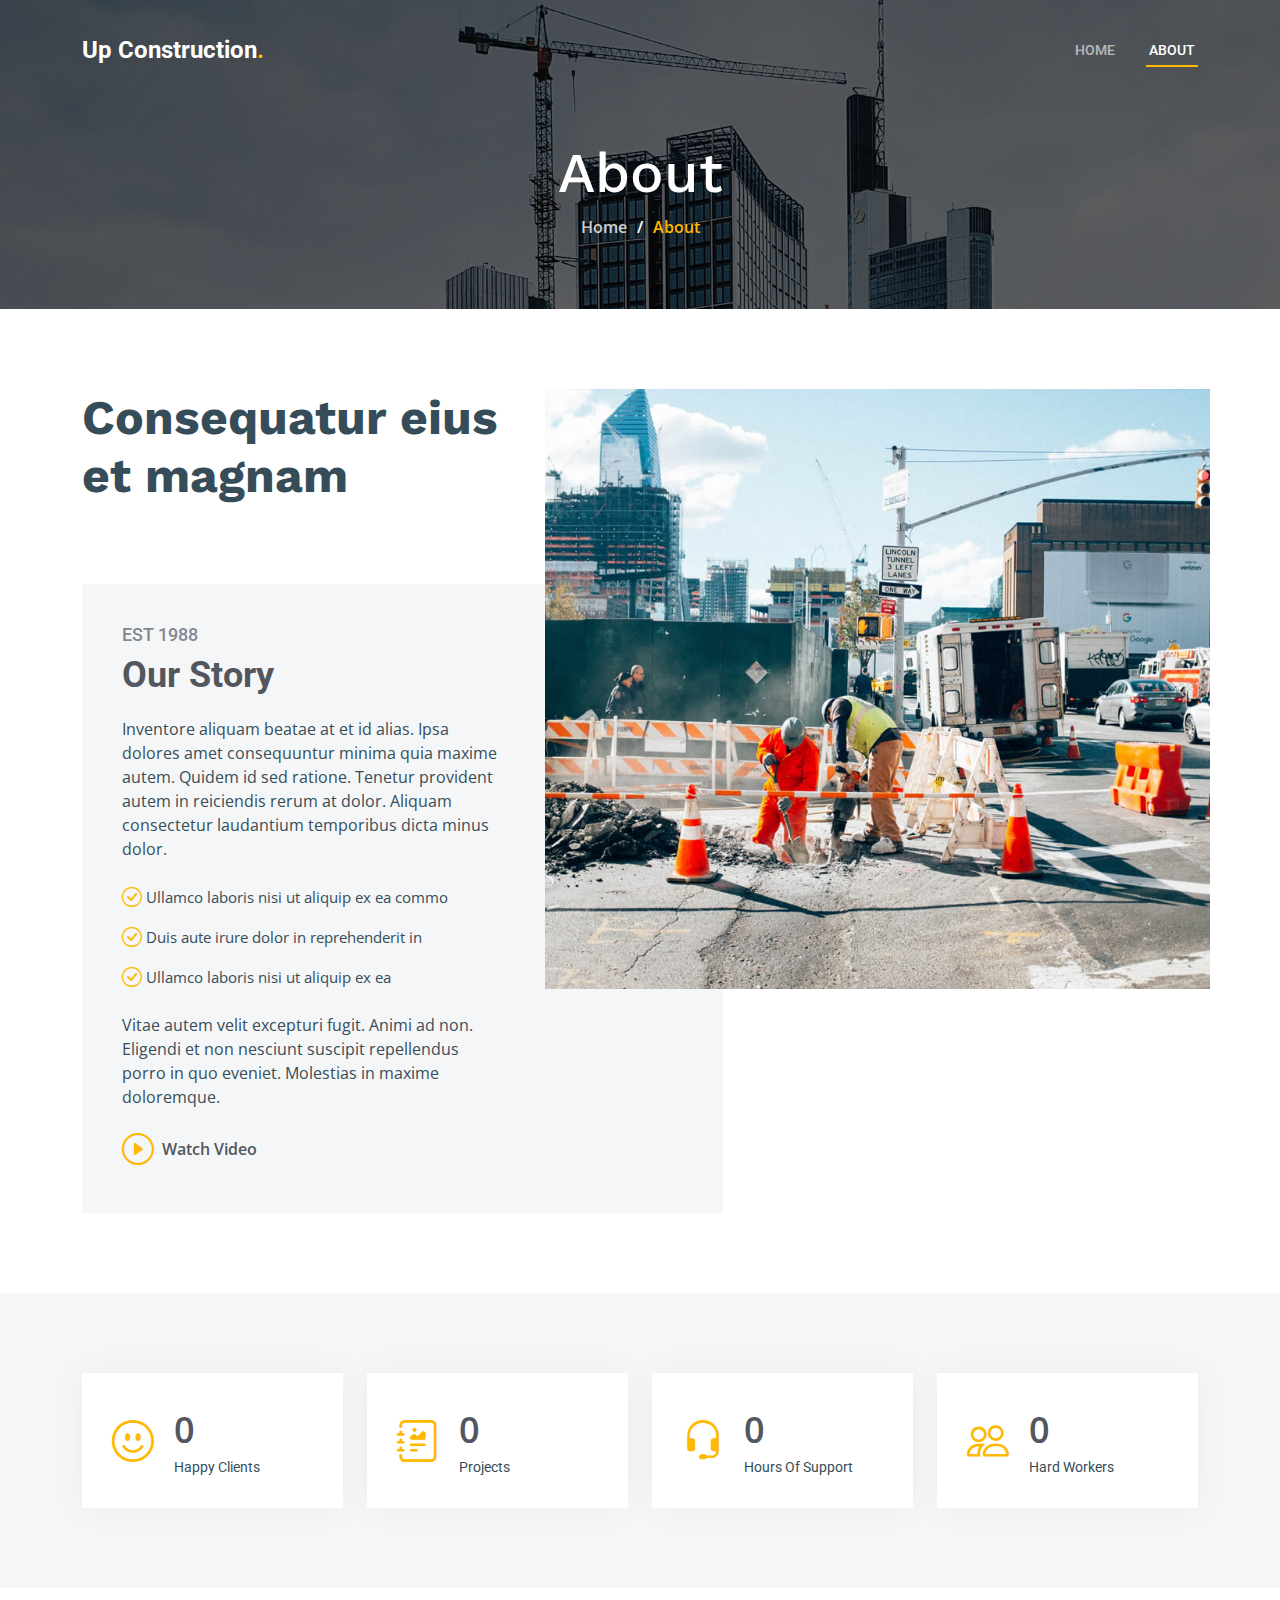
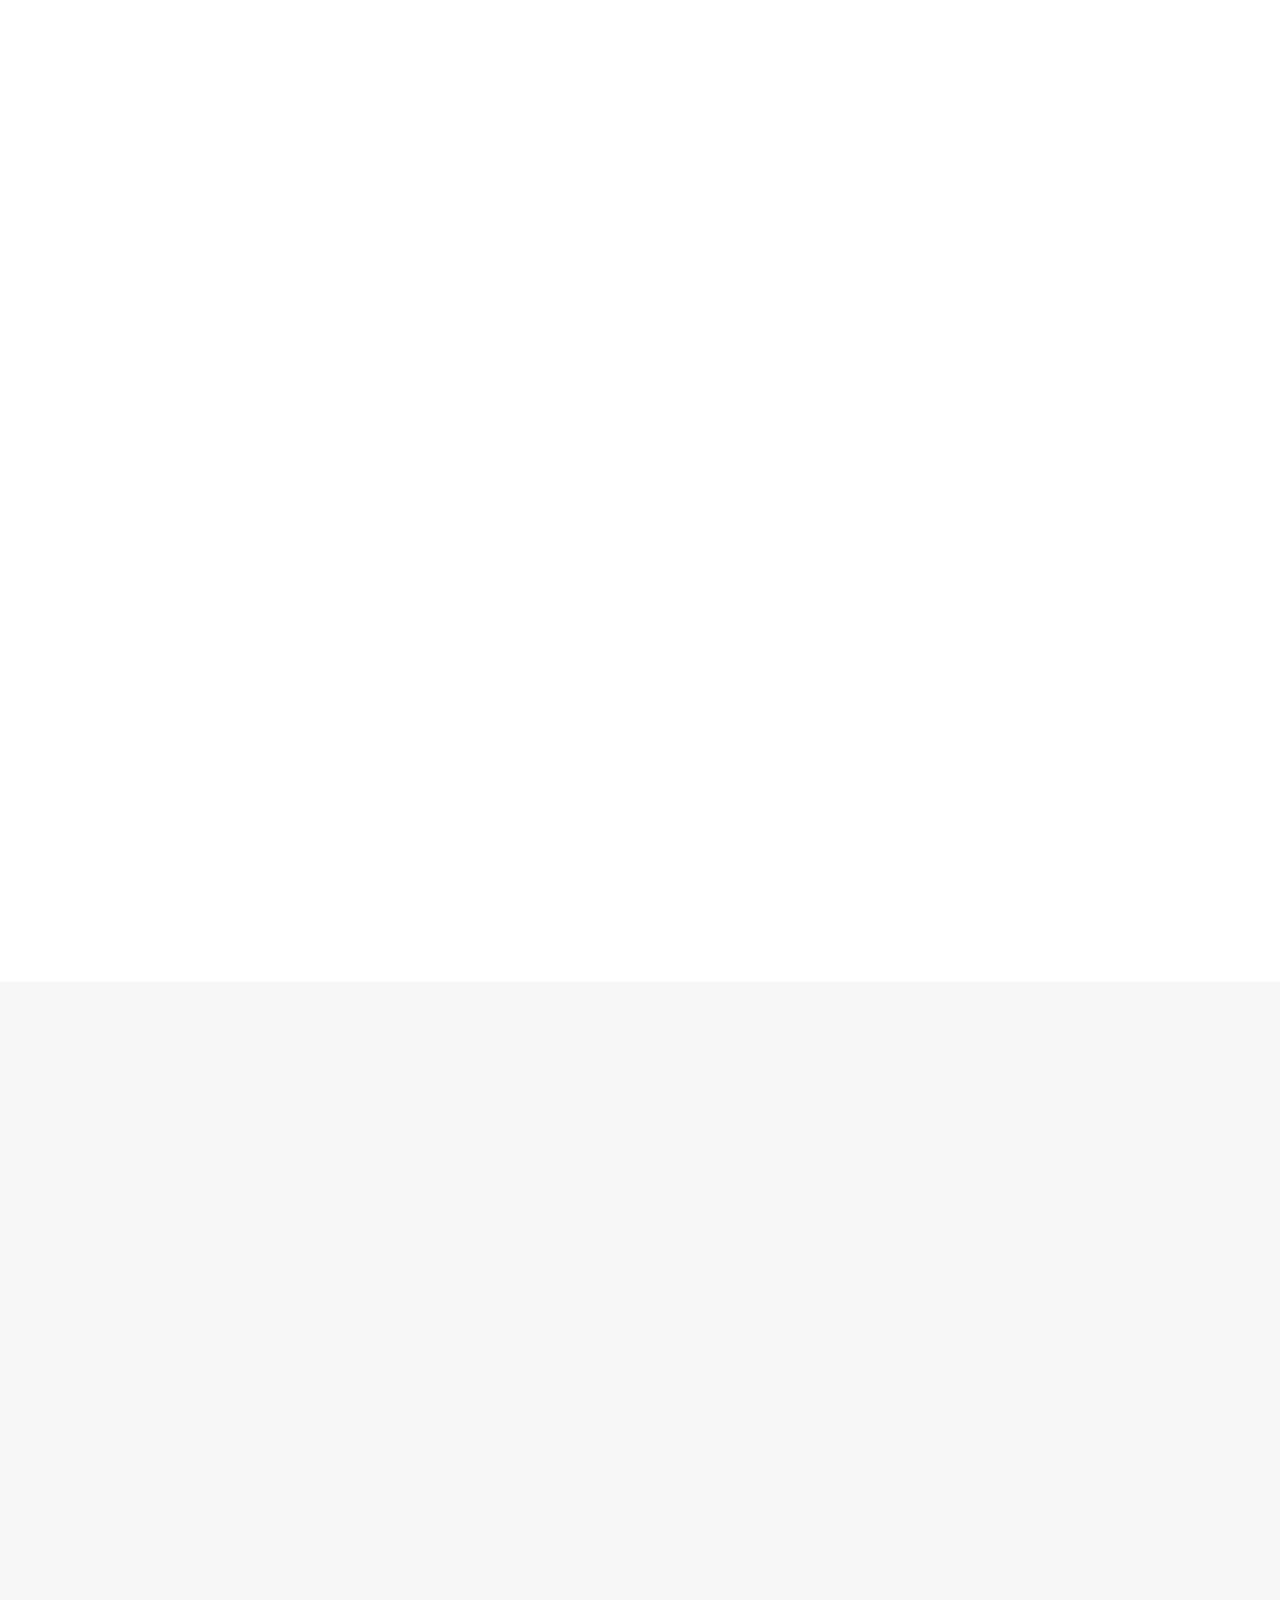
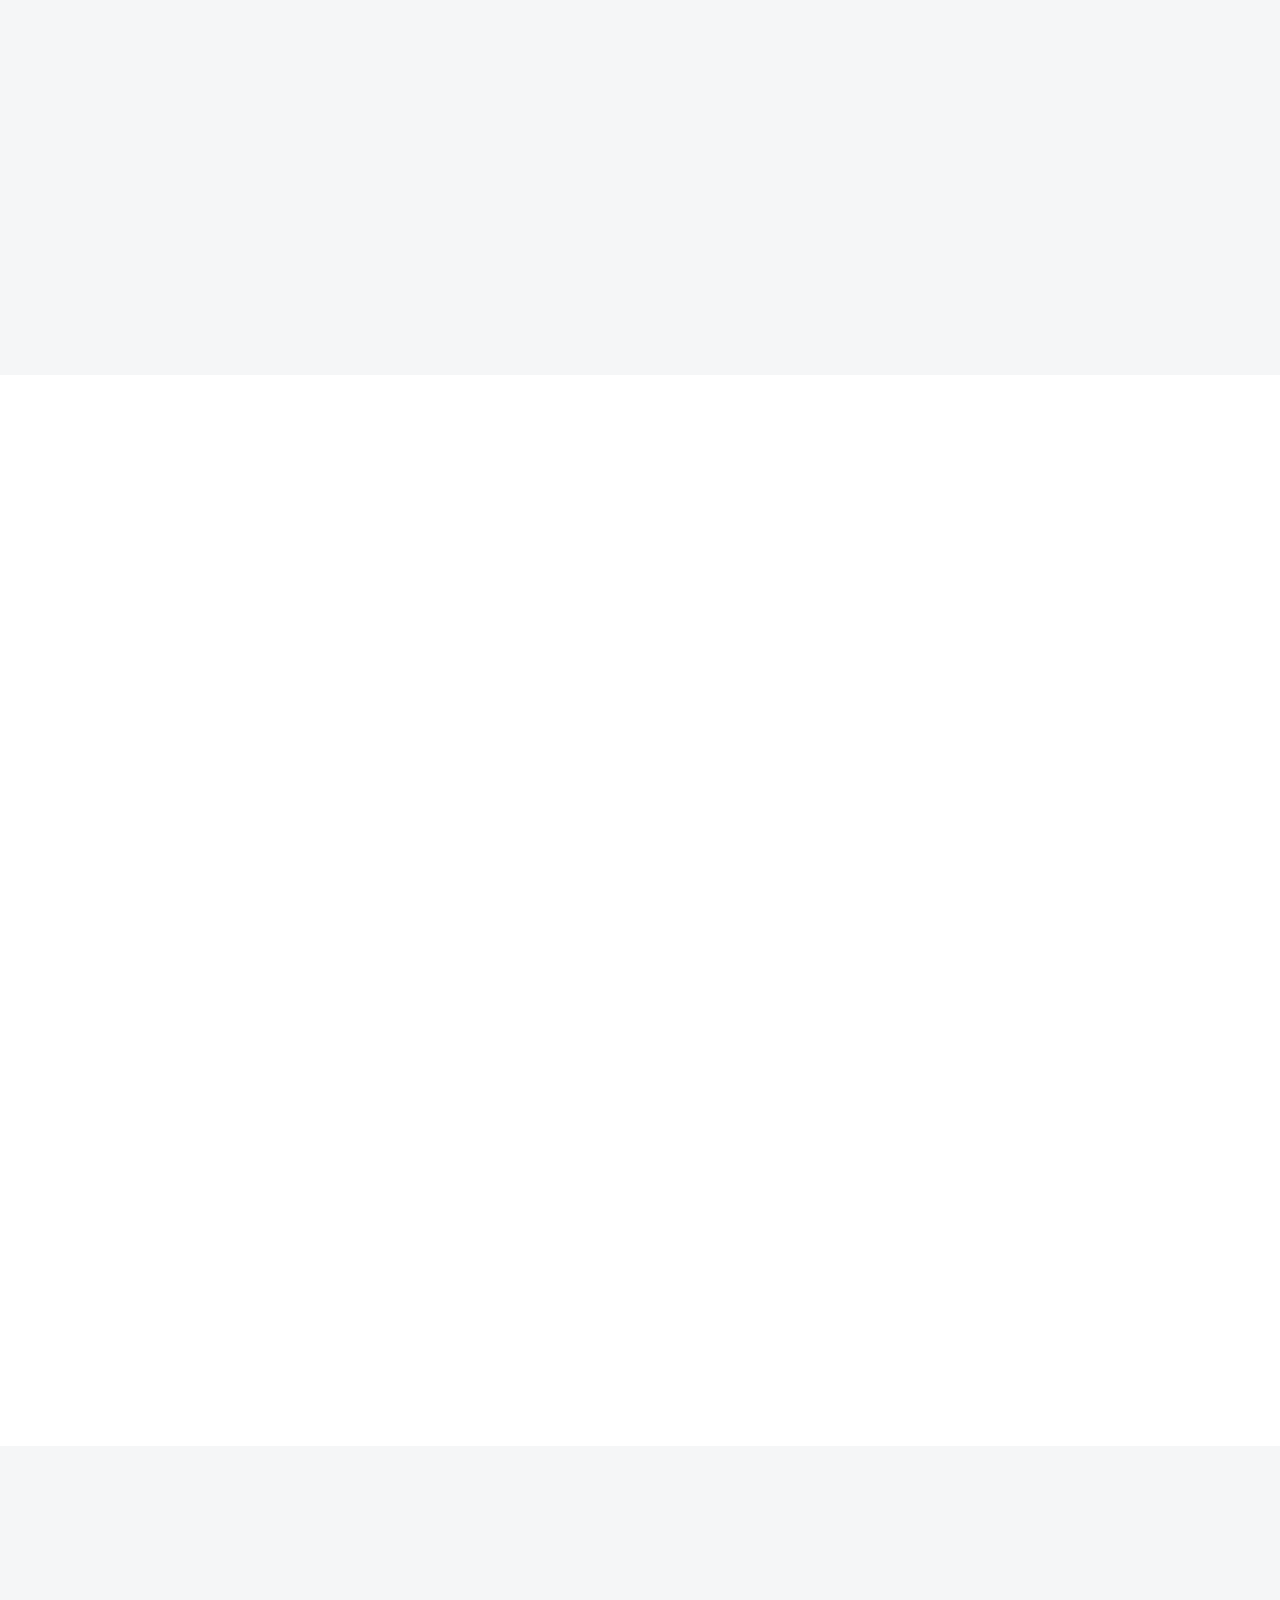
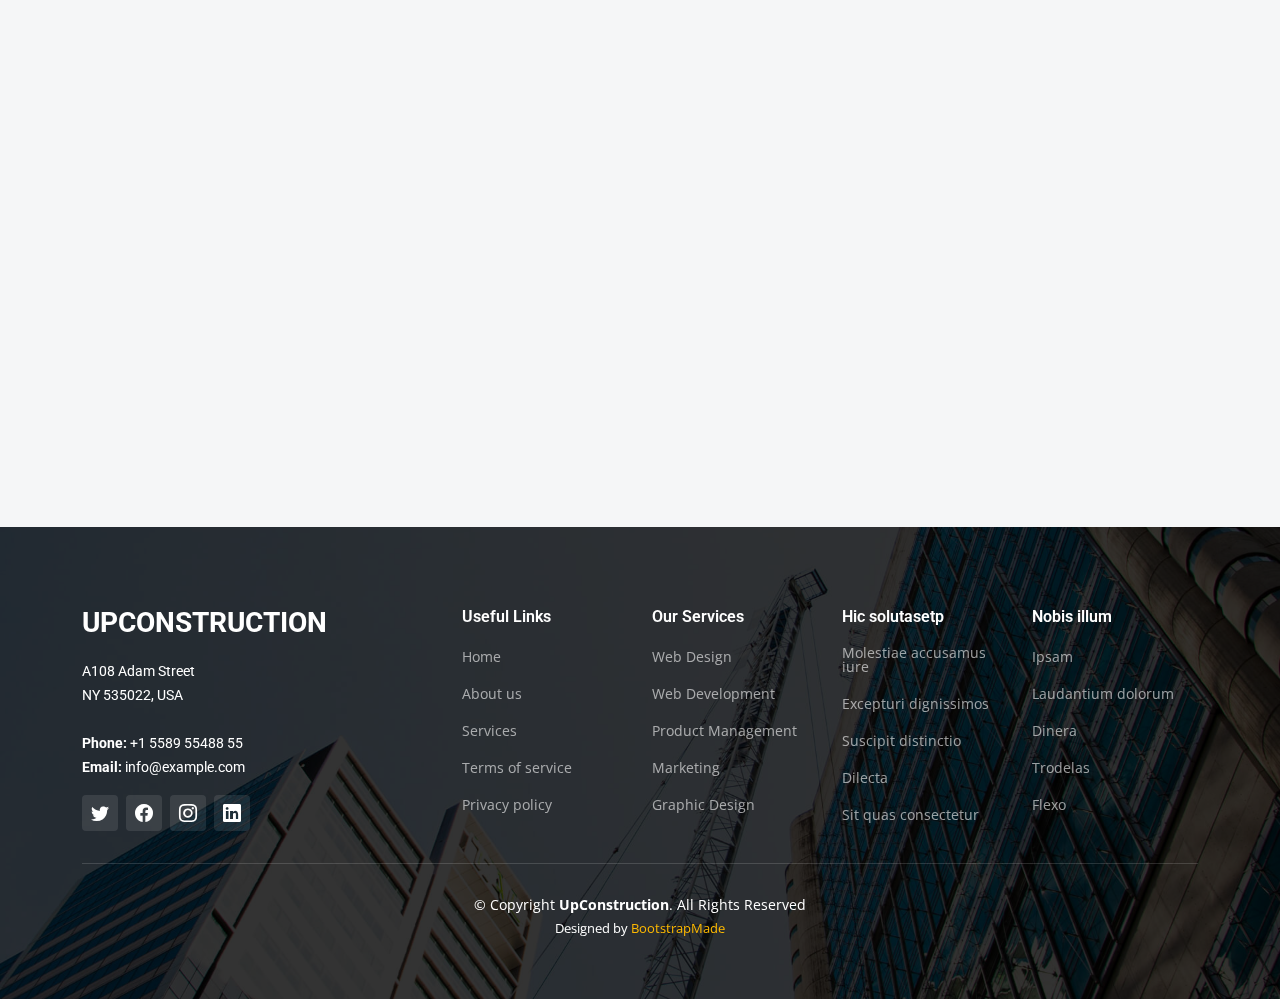
==== about.html @ 42fcbbb5 "added files" ====
<!DOCTYPE html>
<html lang="en">

<head>
  <meta charset="utf-8">
  <meta content="width=device-width, initial-scale=1.0" name="viewport">

  <title>UpConstruction Bootstrap Template - About</title>
  <meta content="" name="description">
  <meta content="" name="keywords">

  <!-- Favicons -->
  <link href="assets/img/favicon.png" rel="icon">
  <link href="assets/img/apple-touch-icon.png" rel="apple-touch-icon">

  <!-- Google Fonts -->
  <link rel="preconnect" href="https://fonts.googleapis.com">
  <link rel="preconnect" href="https://fonts.gstatic.com" crossorigin>
  <link href="https://fonts.googleapis.com/css2?family=Open+Sans:ital,wght@0,300;0,400;0,500;0,600;0,700;1,300;1,400;1,600;1,700&family=Roboto:ital,wght@0,300;0,400;0,500;0,600;0,700;1,300;1,400;1,500;1,600;1,700&family=Work+Sans:ital,wght@0,300;0,400;0,500;0,600;0,700;1,300;1,400;1,500;1,600;1,700&display=swap" rel="stylesheet">

  <!-- Vendor CSS Files -->
  <link href="assets/vendor/bootstrap/css/bootstrap.min.css" rel="stylesheet">
  <link href="assets/vendor/bootstrap-icons/bootstrap-icons.css" rel="stylesheet">
  <link href="assets/vendor/fontawesome-free/css/all.min.css" rel="stylesheet">
  <link href="assets/vendor/aos/aos.css" rel="stylesheet">
  <link href="assets/vendor/glightbox/css/glightbox.min.css" rel="stylesheet">
  <link href="assets/vendor/swiper/swiper-bundle.min.css" rel="stylesheet">

  <!-- Template Main CSS File -->
  <link href="assets/css/main.css" rel="stylesheet">

  <!-- =======================================================
  * Template Name: UpConstruction
  * Updated: Sep 18 2023 with Bootstrap v5.3.2
  * Template URL: https://bootstrapmade.com/upconstruction-bootstrap-construction-website-template/
  * Author: BootstrapMade.com
  * License: https://bootstrapmade.com/license/
  ======================================================== -->
</head>

<body>

  <!-- ======= Header ======= -->
  <header id="header" class="header d-flex align-items-center">
    <div class="container-fluid container-xl d-flex align-items-center justify-content-between">

      <a href="index.html" class="logo d-flex align-items-center">
        <!-- Uncomment the line below if you also wish to use an image logo -->
        <!-- <img src="assets/img/logo.png" alt=""> -->
        <h1>Up Construction<span>.</span></h1>
      </a>

      <i class="mobile-nav-toggle mobile-nav-show bi bi-list"></i>
      <i class="mobile-nav-toggle mobile-nav-hide d-none bi bi-x"></i>
      <nav id="navbar" class="navbar">
        <ul>
          <li><a href="index.html">Home</a></li>
          <li><a href="about.html" class="active">About</a></li>

    </div>
  </header><!-- End Header -->

  <main id="main">

    <!-- ======= Breadcrumbs ======= -->
    <div class="breadcrumbs d-flex align-items-center" style="background-image: url('assets/img/breadcrumbs-bg.jpg');">
      <div class="container position-relative d-flex flex-column align-items-center" data-aos="fade">

        <h2>About</h2>
        <ol>
          <li><a href="index.html">Home</a></li>
          <li>About</li>
        </ol>

      </div>
    </div><!-- End Breadcrumbs -->

    <!-- ======= About Section ======= -->
    <section id="about" class="about">
      <div class="container" data-aos="fade-up">

        <div class="row position-relative">

          <div class="col-lg-7 about-img" style="background-image: url(assets/img/about.jpg);"></div>

          <div class="col-lg-7">
            <h2>Consequatur eius et magnam</h2>
            <div class="our-story">
              <h4>Est 1988</h4>
              <h3>Our Story</h3>
              <p>Inventore aliquam beatae at et id alias. Ipsa dolores amet consequuntur minima quia maxime autem. Quidem id sed ratione. Tenetur provident autem in reiciendis rerum at dolor. Aliquam consectetur laudantium temporibus dicta minus dolor.</p>
              <ul>
                <li><i class="bi bi-check-circle"></i> <span>Ullamco laboris nisi ut aliquip ex ea commo</span></li>
                <li><i class="bi bi-check-circle"></i> <span>Duis aute irure dolor in reprehenderit in</span></li>
                <li><i class="bi bi-check-circle"></i> <span>Ullamco laboris nisi ut aliquip ex ea</span></li>
              </ul>
              <p>Vitae autem velit excepturi fugit. Animi ad non. Eligendi et non nesciunt suscipit repellendus porro in quo eveniet. Molestias in maxime doloremque.</p>

              <div class="watch-video d-flex align-items-center position-relative">
                <i class="bi bi-play-circle"></i>
                <a href="https://www.youtube.com/watch?v=LXb3EKWsInQ" class="glightbox stretched-link">Watch Video</a>
              </div>
            </div>
          </div>

        </div>

      </div>
    </section>
    <!-- End About Section -->

    <!-- ======= Stats Counter Section ======= -->
    <section id="stats-counter" class="stats-counter section-bg">
      <div class="container">

        <div class="row gy-4">

          <div class="col-lg-3 col-md-6">
            <div class="stats-item d-flex align-items-center w-100 h-100">
              <i class="bi bi-emoji-smile color-blue flex-shrink-0"></i>
              <div>
                <span data-purecounter-start="0" data-purecounter-end="232" data-purecounter-duration="1" class="purecounter"></span>
                <p>Happy Clients</p>
              </div>
            </div>
          </div><!-- End Stats Item -->

          <div class="col-lg-3 col-md-6">
            <div class="stats-item d-flex align-items-center w-100 h-100">
              <i class="bi bi-journal-richtext color-orange flex-shrink-0"></i>
              <div>
                <span data-purecounter-start="0" data-purecounter-end="521" data-purecounter-duration="1" class="purecounter"></span>
                <p>Projects</p>
              </div>
            </div>
          </div><!-- End Stats Item -->

          <div class="col-lg-3 col-md-6">
            <div class="stats-item d-flex align-items-center w-100 h-100">
              <i class="bi bi-headset color-green flex-shrink-0"></i>
              <div>
                <span data-purecounter-start="0" data-purecounter-end="1463" data-purecounter-duration="1" class="purecounter"></span>
                <p>Hours Of Support</p>
              </div>
            </div>
          </div><!-- End Stats Item -->

          <div class="col-lg-3 col-md-6">
            <div class="stats-item d-flex align-items-center w-100 h-100">
              <i class="bi bi-people color-pink flex-shrink-0"></i>
              <div>
                <span data-purecounter-start="0" data-purecounter-end="15" data-purecounter-duration="1" class="purecounter"></span>
                <p>Hard Workers</p>
              </div>
            </div>
          </div><!-- End Stats Item -->

        </div>

      </div>
    </section><!-- End Stats Counter Section -->

    <!-- ======= Alt Services Section ======= -->
    <section id="alt-services" class="alt-services">
      <div class="container" data-aos="fade-up">

        <div class="row justify-content-around gy-4">
          <div class="col-lg-6 img-bg" style="background-image: url(assets/img/alt-services.jpg);" data-aos="zoom-in" data-aos-delay="100"></div>

          <div class="col-lg-5 d-flex flex-column justify-content-center">
            <h3>Enim quis est voluptatibus aliquid consequatur fugiat</h3>
            <p>Esse voluptas cumque vel exercitationem. Reiciendis est hic accusamus. Non ipsam et sed minima temporibus laudantium. Soluta voluptate sed facere corporis dolores excepturi</p>

            <div class="icon-box d-flex position-relative" data-aos="fade-up" data-aos-delay="100">
              <i class="bi bi-easel flex-shrink-0"></i>
              <div>
                <h4><a href="" class="stretched-link">Lorem Ipsum</a></h4>
                <p>Voluptatum deleniti atque corrupti quos dolores et quas molestias excepturi sint occaecati cupiditate non provident</p>
              </div>
            </div><!-- End Icon Box -->

            <div class="icon-box d-flex position-relative" data-aos="fade-up" data-aos-delay="200">
              <i class="bi bi-patch-check flex-shrink-0"></i>
              <div>
                <h4><a href="" class="stretched-link">Nemo Enim</a></h4>
                <p>At vero eos et accusamus et iusto odio dignissimos ducimus qui blanditiis praesentium voluptatum deleniti atque</p>
              </div>
            </div><!-- End Icon Box -->

            <div class="icon-box d-flex position-relative" data-aos="fade-up" data-aos-delay="300">
              <i class="bi bi-brightness-high flex-shrink-0"></i>
              <div>
                <h4><a href="" class="stretched-link">Dine Pad</a></h4>
                <p>Explicabo est voluptatum asperiores consequatur magnam. Et veritatis odit. Sunt aut deserunt minus aut eligendi omnis</p>
              </div>
            </div><!-- End Icon Box -->

            <div class="icon-box d-flex position-relative" data-aos="fade-up" data-aos-delay="400">
              <i class="bi bi-brightness-high flex-shrink-0"></i>
              <div>
                <h4><a href="" class="stretched-link">Tride clov</a></h4>
                <p>Est voluptatem labore deleniti quis a delectus et. Saepe dolorem libero sit non aspernatur odit amet. Et eligendi</p>
              </div>
            </div><!-- End Icon Box -->

          </div>
        </div>

      </div>
    </section><!-- End Alt Services Section -->

    <!-- ======= Alt Services Section 2 ======= -->
    <section id="alt-services-2" class="alt-services section-bg">
      <div class="container" data-aos="fade-up">

        <div class="row justify-content-around gy-4">
          <div class="col-lg-5 d-flex flex-column justify-content-center">
            <h3>Non quasi officia eum nobis et rerum epudiandae rem voluptatem</h3>
            <p>Maxime quia dolorum alias perspiciatis. Earum voluptatem sint at non. Ducimus maxime minima iste magni sit praesentium assumenda minus. Amet rerum saepe tempora vero.</p>

            <div class="icon-box d-flex position-relative" data-aos="fade-up" data-aos-delay="100">
              <i class="bi bi-easel flex-shrink-0"></i>
              <div>
                <h4><a href="" class="stretched-link">Lorem Ipsum</a></h4>
                <p>Voluptatum deleniti atque corrupti quos dolores et quas molestias excepturi sint occaecati cupiditate non provident</p>
              </div>
            </div><!-- End Icon Box -->

            <div class="icon-box d-flex position-relative" data-aos="fade-up" data-aos-delay="200">
              <i class="bi bi-patch-check flex-shrink-0"></i>
              <div>
                <h4><a href="" class="stretched-link">Nemo Enim</a></h4>
                <p>At vero eos et accusamus et iusto odio dignissimos ducimus qui blanditiis praesentium voluptatum deleniti atque</p>
              </div>
            </div><!-- End Icon Box -->

            <div class="icon-box d-flex position-relative" data-aos="fade-up" data-aos-delay="300">
              <i class="bi bi-brightness-high flex-shrink-0"></i>
              <div>
                <h4><a href="" class="stretched-link">Dine Pad</a></h4>
                <p>Explicabo est voluptatum asperiores consequatur magnam. Et veritatis odit. Sunt aut deserunt minus aut eligendi omnis</p>
              </div>
            </div><!-- End Icon Box -->

            <div class="icon-box d-flex position-relative" data-aos="fade-up" data-aos-delay="400">
              <i class="bi bi-brightness-high flex-shrink-0"></i>
              <div>
                <h4><a href="" class="stretched-link">Tride clov</a></h4>
                <p>Est voluptatem labore deleniti quis a delectus et. Saepe dolorem libero sit non aspernatur odit amet. Et eligendi</p>
              </div>
            </div><!-- End Icon Box -->
          </div>

          <div class="col-lg-6 img-bg" style="background-image: url(assets/img/alt-services-2.jpg);" data-aos="zoom-in" data-aos-delay="100"></div>
        </div>

      </div>
    </section><!-- End Alt Services Section 2 -->

    <!-- ======= Our Team Section ======= -->
    <section id="team" class="team">
      <div class="container" data-aos="fade-up">

        <div class="section-header">
          <h2>Our Team</h2>
          <p>Aperiam dolorum et et wuia molestias qui eveniet numquam nihil porro incidunt dolores placeat sunt id nobis omnis tiledo stran delop</p>
        </div>

        <div class="row gy-5">

          <div class="col-lg-4 col-md-6 member" data-aos="fade-up" data-aos-delay="100">
            <div class="member-img">
              <div class="social">
                <a href="#"><i class="bi bi-twitter"></i></a>
                <a href="#"><i class="bi bi-facebook"></i></a>
                <a href="#"><i class="bi bi-instagram"></i></a>
                <a href="#"><i class="bi bi-linkedin"></i></a>
              </div>
            </div>
            <div class="member-info text-center">
              <h4>Walter White</h4>
              <span>Chief Executive Officer</span>
              <p>Aliquam iure quaerat voluptatem praesentium possimus unde laudantium vel dolorum distinctio dire flow</p>
            </div>
          </div><!-- End Team Member -->

          <div class="col-lg-4 col-md-6 member" data-aos="fade-up" data-aos-delay="200">
            <div class="member-img">
              <img src="assets/img/team/team-2.jpg" class="img-fluid" alt="">
              <div class="social">
                <a href="#"><i class="bi bi-twitter"></i></a>
                <a href="#"><i class="bi bi-facebook"></i></a>
                <a href="#"><i class="bi bi-instagram"></i></a>
                <a href="#"><i class="bi bi-linkedin"></i></a>
              </div>
            </div>
            <div class="member-info text-center">
              <h4>Sarah Jhonson</h4>
              <span>Product Manager</span>
              <p>Labore ipsam sit consequatur exercitationem rerum laboriosam laudantium aut quod dolores exercitationem ut</p>
            </div>
          </div><!-- End Team Member -->

          <div class="col-lg-4 col-md-6 member" data-aos="fade-up" data-aos-delay="300">
            <div class="member-img">
              <img src="assets/img/team/team-3.jpg" class="img-fluid" alt="">
              <div class="social">
                <a href="#"><i class="bi bi-twitter"></i></a>
                <a href="#"><i class="bi bi-facebook"></i></a>
                <a href="#"><i class="bi bi-instagram"></i></a>
                <a href="#"><i class="bi bi-linkedin"></i></a>
              </div>
            </div>
            <div class="member-info text-center">
              <h4>William Anderson</h4>
              <span>CTO</span>
              <p>Illum minima ea autem doloremque ipsum quidem quas aspernatur modi ut praesentium vel tque sed facilis at qui</p>
            </div>
          </div><!-- End Team Member -->

          <div class="col-lg-4 col-md-6 member" data-aos="fade-up" data-aos-delay="400">
            <div class="member-img">
              <img src="assets/img/team/team-4.jpg" class="img-fluid" alt="">
              <div class="social">
                <a href="#"><i class="bi bi-twitter"></i></a>
                <a href="#"><i class="bi bi-facebook"></i></a>
                <a href="#"><i class="bi bi-instagram"></i></a>
                <a href="#"><i class="bi bi-linkedin"></i></a>
              </div>
            </div>
            <div class="member-info text-center">
              <h4>Amanda Jepson</h4>
              <span>Accountant</span>
              <p>Magni voluptatem accusamus assumenda cum nisi aut qui dolorem voluptate sed et veniam quasi quam consectetur</p>
            </div>
          </div><!-- End Team Member -->

          <div class="col-lg-4 col-md-6 member" data-aos="fade-up" data-aos-delay="500">
            <div class="member-img">
              <img src="assets/img/team/team-5.jpg" class="img-fluid" alt="">
              <div class="social">
                <a href="#"><i class="bi bi-twitter"></i></a>
                <a href="#"><i class="bi bi-facebook"></i></a>
                <a href="#"><i class="bi bi-instagram"></i></a>
                <a href="#"><i class="bi bi-linkedin"></i></a>
              </div>
            </div>
            <div class="member-info text-center">
              <h4>Brian Doe</h4>
              <span>Marketing</span>
              <p>Qui consequuntur quos accusamus magnam quo est molestiae eius laboriosam sunt doloribus quia impedit laborum velit</p>
            </div>
          </div><!-- End Team Member -->

          <div class="col-lg-4 col-md-6 member" data-aos="fade-up" data-aos-delay="600">
            <div class="member-img">
              <img src="assets/img/team/team-6.jpg" class="img-fluid" alt="">
              <div class="social">
                <a href="#"><i class="bi bi-twitter"></i></a>
                <a href="#"><i class="bi bi-facebook"></i></a>
                <a href="#"><i class="bi bi-instagram"></i></a>
                <a href="#"><i class="bi bi-linkedin"></i></a>
              </div>
            </div>
            <div class="member-info text-center">
              <h4>Josepha Palas</h4>
              <span>Operation</span>
              <p>Sint sint eveniet explicabo amet consequatur nesciunt error enim rerum earum et omnis fugit eligendi cupiditate vel</p>
            </div>
          </div><!-- End Team Member -->

        </div>

      </div>
    </section><!-- End Our Team Section -->

    <!-- ======= Testimonials Section ======= -->
    <section id="testimonials" class="testimonials section-bg">
      <div class="container" data-aos="fade-up">

        <div class="section-header">
          <h2>Testimonials</h2>
          <p>Quam sed id excepturi ccusantium dolorem ut quis dolores nisi llum nostrum enim velit qui ut et autem uia reprehenderit sunt deleniti</p>
        </div>

        <div class="slides-2 swiper">
          <div class="swiper-wrapper">

            <div class="swiper-slide">
              <div class="testimonial-wrap">
                <div class="testimonial-item">
                  <img src="assets/img/testimonials/testimonials-1.jpg" class="testimonial-img" alt="">
                  <h3>Saul Goodman</h3>
                  <h4>Ceo &amp; Founder</h4>
                  <div class="stars">
                    <i class="bi bi-star-fill"></i><i class="bi bi-star-fill"></i><i class="bi bi-star-fill"></i><i class="bi bi-star-fill"></i><i class="bi bi-star-fill"></i>
                  </div>
                  <p>
                    <i class="bi bi-quote quote-icon-left"></i>
                    Proin iaculis purus consequat sem cure digni ssim donec porttitora entum suscipit rhoncus. Accusantium quam, ultricies eget id, aliquam eget nibh et. Maecen aliquam, risus at semper.
                    <i class="bi bi-quote quote-icon-right"></i>
                  </p>
                </div>
              </div>
            </div><!-- End testimonial item -->

            <div class="swiper-slide">
              <div class="testimonial-wrap">
                <div class="testimonial-item">
                  <img src="assets/img/testimonials/testimonials-2.jpg" class="testimonial-img" alt="">
                  <h3>Sara Wilsson</h3>
                  <h4>Designer</h4>
                  <div class="stars">
                    <i class="bi bi-star-fill"></i><i class="bi bi-star-fill"></i><i class="bi bi-star-fill"></i><i class="bi bi-star-fill"></i><i class="bi bi-star-fill"></i>
                  </div>
                  <p>
                    <i class="bi bi-quote quote-icon-left"></i>
                    Export tempor illum tamen malis malis eram quae irure esse labore quem cillum quid cillum eram malis quorum velit fore eram velit sunt aliqua noster fugiat irure amet legam anim culpa.
                    <i class="bi bi-quote quote-icon-right"></i>
                  </p>
                </div>
              </div>
            </div><!-- End testimonial item -->

            <div class="swiper-slide">
              <div class="testimonial-wrap">
                <div class="testimonial-item">
                  <img src="assets/img/testimonials/testimonials-3.jpg" class="testimonial-img" alt="">
                  <h3>Jena Karlis</h3>
                  <h4>Store Owner</h4>
                  <div class="stars">
                    <i class="bi bi-star-fill"></i><i class="bi bi-star-fill"></i><i class="bi bi-star-fill"></i><i class="bi bi-star-fill"></i><i class="bi bi-star-fill"></i>
                  </div>
                  <p>
                    <i class="bi bi-quote quote-icon-left"></i>
                    Enim nisi quem export duis labore cillum quae magna enim sint quorum nulla quem veniam duis minim tempor labore quem eram duis noster aute amet eram fore quis sint minim.
                    <i class="bi bi-quote quote-icon-right"></i>
                  </p>
                </div>
              </div>
            </div><!-- End testimonial item -->

            <div class="swiper-slide">
              <div class="testimonial-wrap">
                <div class="testimonial-item">
                  <img src="assets/img/testimonials/testimonials-4.jpg" class="testimonial-img" alt="">
                  <h3>Matt Brandon</h3>
                  <h4>Freelancer</h4>
                  <div class="stars">
                    <i class="bi bi-star-fill"></i><i class="bi bi-star-fill"></i><i class="bi bi-star-fill"></i><i class="bi bi-star-fill"></i><i class="bi bi-star-fill"></i>
                  </div>
                  <p>
                    <i class="bi bi-quote quote-icon-left"></i>
                    Fugiat enim eram quae cillum dolore dolor amet nulla culpa multos export minim fugiat minim velit minim dolor enim duis veniam ipsum anim magna sunt elit fore quem dolore labore illum veniam.
                    <i class="bi bi-quote quote-icon-right"></i>
                  </p>
                </div>
              </div>
            </div><!-- End testimonial item -->

            <div class="swiper-slide">
              <div class="testimonial-wrap">
                <div class="testimonial-item">
                  <img src="assets/img/testimonials/testimonials-5.jpg" class="testimonial-img" alt="">
                  <h3>John Larson</h3>
                  <h4>Entrepreneur</h4>
                  <div class="stars">
                    <i class="bi bi-star-fill"></i><i class="bi bi-star-fill"></i><i class="bi bi-star-fill"></i><i class="bi bi-star-fill"></i><i class="bi bi-star-fill"></i>
                  </div>
                  <p>
                    <i class="bi bi-quote quote-icon-left"></i>
                    Quis quorum aliqua sint quem legam fore sunt eram irure aliqua veniam tempor noster veniam enim culpa labore duis sunt culpa nulla illum cillum fugiat legam esse veniam culpa fore nisi cillum quid.
                    <i class="bi bi-quote quote-icon-right"></i>
                  </p>
                </div>
              </div>
            </div><!-- End testimonial item -->

          </div>
          <div class="swiper-pagination"></div>
        </div>

      </div>
    </section><!-- End Testimonials Section -->

  </main><!-- End #main -->

  <!-- ======= Footer ======= -->
  <footer id="footer" class="footer">

    <div class="footer-content position-relative">
      <div class="container">
        <div class="row">

          <div class="col-lg-4 col-md-6">
            <div class="footer-info">
              <h3>UpConstruction</h3>
              <p>
                A108 Adam Street <br>
                NY 535022, USA<br><br>
                <strong>Phone:</strong> +1 5589 55488 55<br>
                <strong>Email:</strong> info@example.com<br>
              </p>
              <div class="social-links d-flex mt-3">
                <a href="#" class="d-flex align-items-center justify-content-center"><i class="bi bi-twitter"></i></a>
                <a href="#" class="d-flex align-items-center justify-content-center"><i class="bi bi-facebook"></i></a>
                <a href="#" class="d-flex align-items-center justify-content-center"><i class="bi bi-instagram"></i></a>
                <a href="#" class="d-flex align-items-center justify-content-center"><i class="bi bi-linkedin"></i></a>
              </div>
            </div>
          </div><!-- End footer info column-->

          <div class="col-lg-2 col-md-3 footer-links">
            <h4>Useful Links</h4>
            <ul>
              <li><a href="#">Home</a></li>
              <li><a href="#">About us</a></li>
              <li><a href="#">Services</a></li>
              <li><a href="#">Terms of service</a></li>
              <li><a href="#">Privacy policy</a></li>
            </ul>
          </div><!-- End footer links column-->

          <div class="col-lg-2 col-md-3 footer-links">
            <h4>Our Services</h4>
            <ul>
              <li><a href="#">Web Design</a></li>
              <li><a href="#">Web Development</a></li>
              <li><a href="#">Product Management</a></li>
              <li><a href="#">Marketing</a></li>
              <li><a href="#">Graphic Design</a></li>
            </ul>
          </div><!-- End footer links column-->

          <div class="col-lg-2 col-md-3 footer-links">
            <h4>Hic solutasetp</h4>
            <ul>
              <li><a href="#">Molestiae accusamus iure</a></li>
              <li><a href="#">Excepturi dignissimos</a></li>
              <li><a href="#">Suscipit distinctio</a></li>
              <li><a href="#">Dilecta</a></li>
              <li><a href="#">Sit quas consectetur</a></li>
            </ul>
          </div><!-- End footer links column-->

          <div class="col-lg-2 col-md-3 footer-links">
            <h4>Nobis illum</h4>
            <ul>
              <li><a href="#">Ipsam</a></li>
              <li><a href="#">Laudantium dolorum</a></li>
              <li><a href="#">Dinera</a></li>
              <li><a href="#">Trodelas</a></li>
              <li><a href="#">Flexo</a></li>
            </ul>
          </div><!-- End footer links column-->

        </div>
      </div>
    </div>

    <div class="footer-legal text-center position-relative">
      <div class="container">
        <div class="copyright">
          &copy; Copyright <strong><span>UpConstruction</span></strong>. All Rights Reserved
        </div>
        <div class="credits">
          <!-- All the links in the footer should remain intact. -->
          <!-- You can delete the links only if you purchased the pro version. -->
          <!-- Licensing information: https://bootstrapmade.com/license/ -->
          <!-- Purchase the pro version with working PHP/AJAX contact form: https://bootstrapmade.com/upconstruction-bootstrap-construction-website-template/ -->
          Designed by <a href="https://bootstrapmade.com/">BootstrapMade</a>
        </div>
      </div>
    </div>

  </footer>
  <!-- End Footer -->

  <a href="#" class="scroll-top d-flex align-items-center justify-content-center"><i class="bi bi-arrow-up-short"></i></a>

  <div id="preloader"></div>

  <!-- Vendor JS Files -->
  <script src="assets/vendor/bootstrap/js/bootstrap.bundle.min.js"></script>
  <script src="assets/vendor/aos/aos.js"></script>
  <script src="assets/vendor/glightbox/js/glightbox.min.js"></script>
  <script src="assets/vendor/isotope-layout/isotope.pkgd.min.js"></script>
  <script src="assets/vendor/swiper/swiper-bundle.min.js"></script>
  <script src="assets/vendor/purecounter/purecounter_vanilla.js"></script>
  <script src="assets/vendor/php-email-form/validate.js"></script>

  <!-- Template Main JS File -->
  <script src="assets/js/main.js"></script>

</body>

</html>
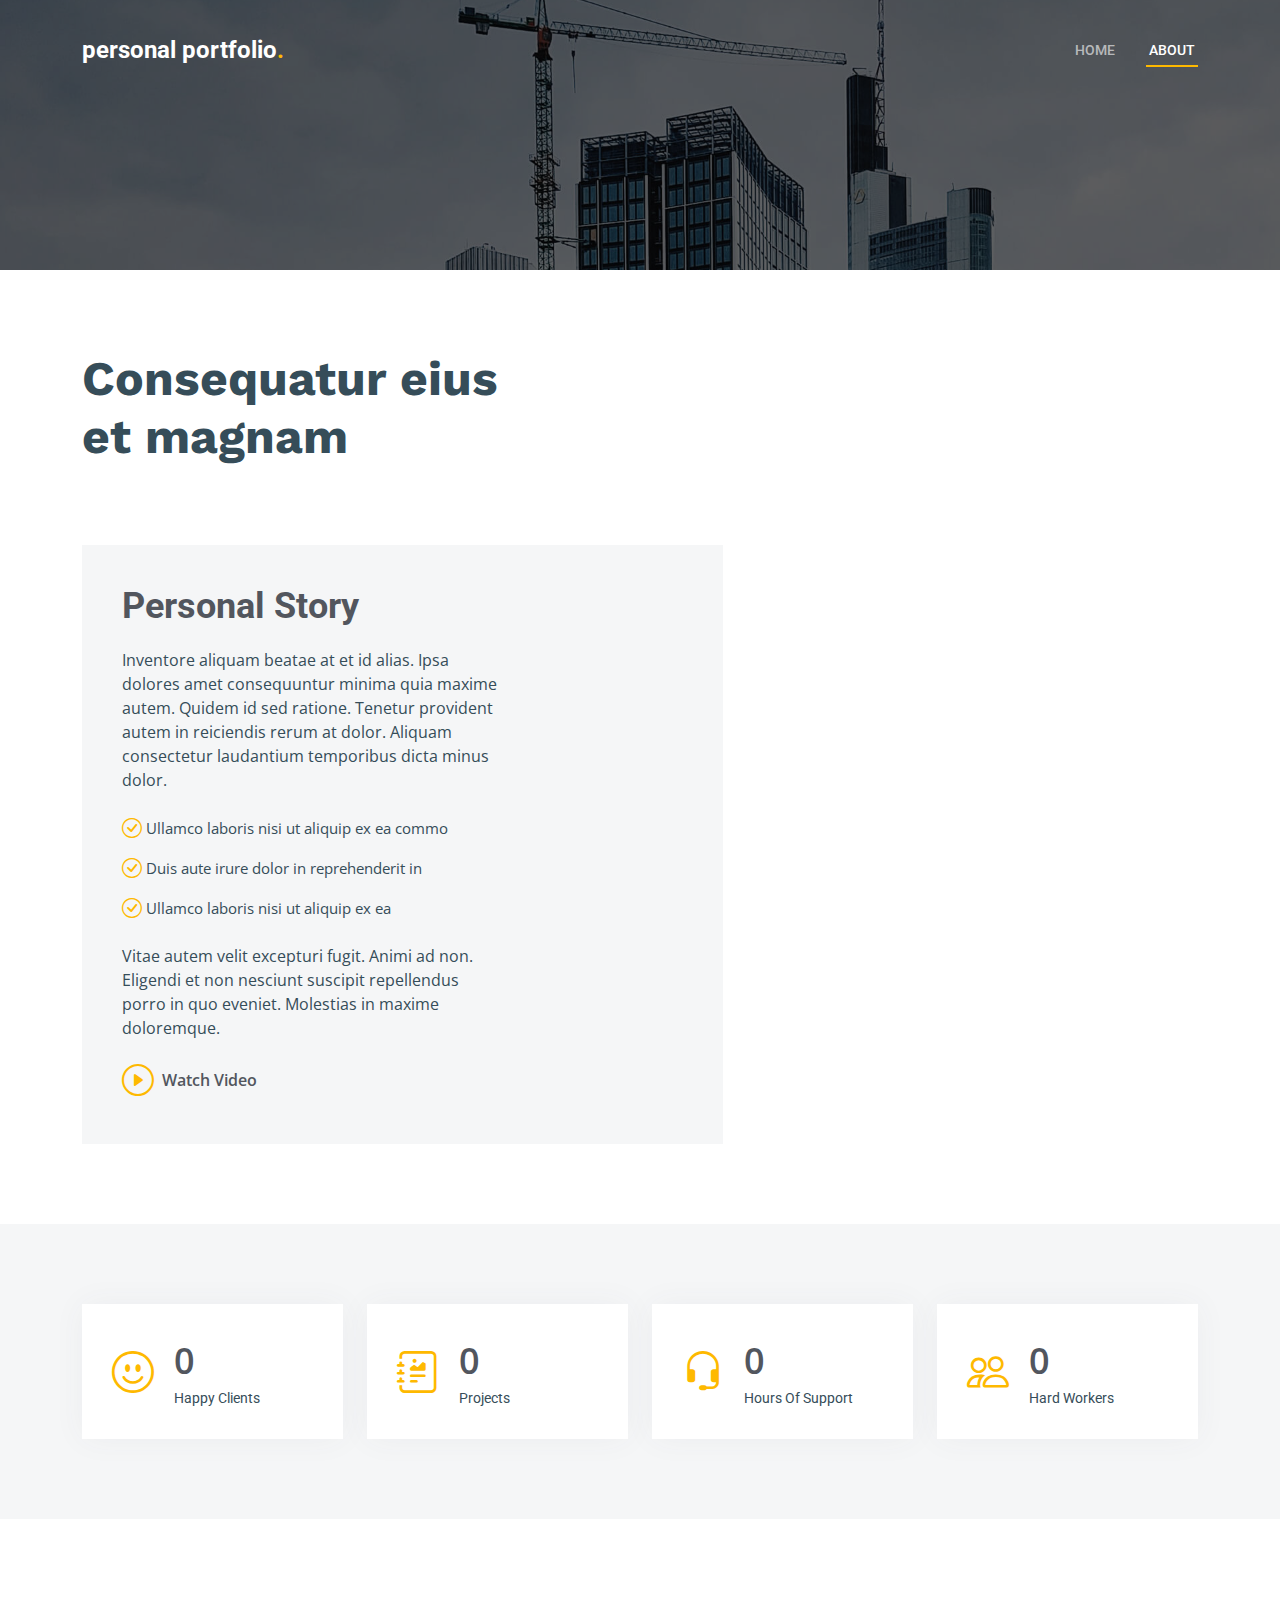
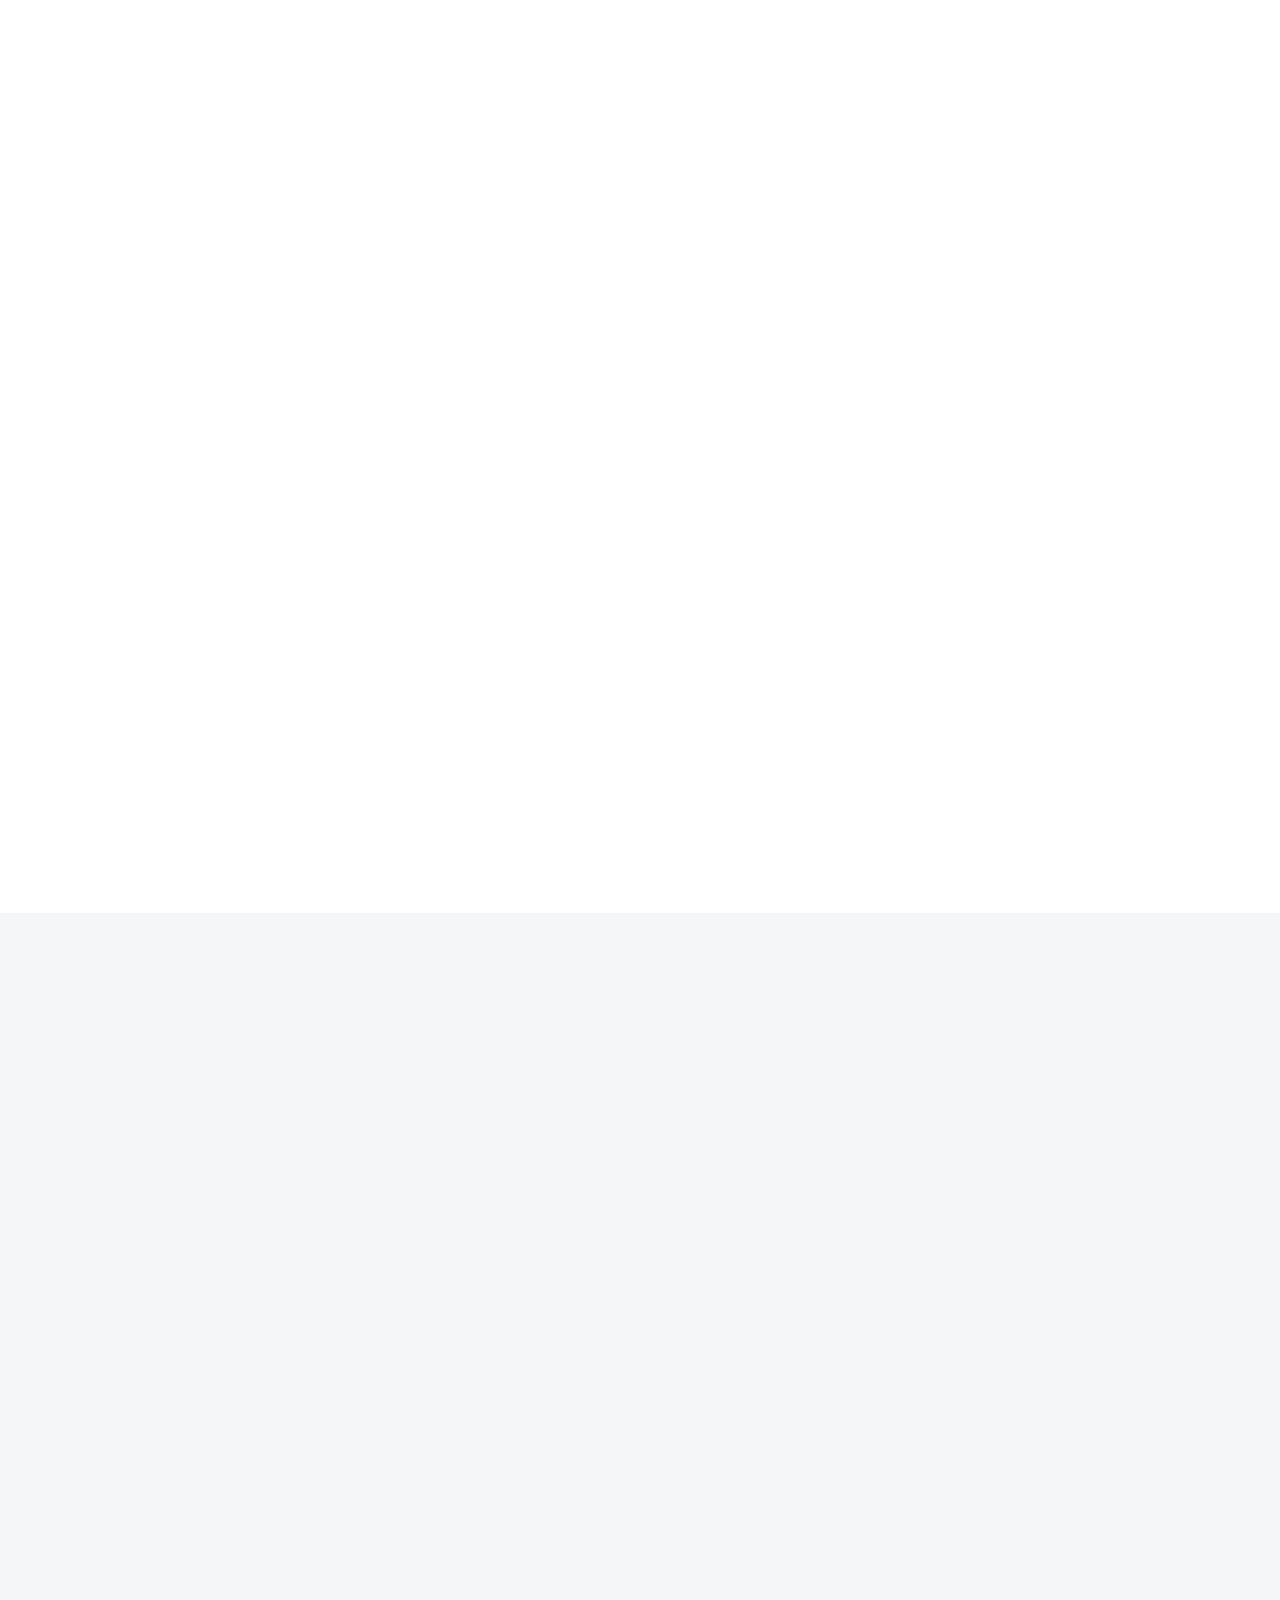
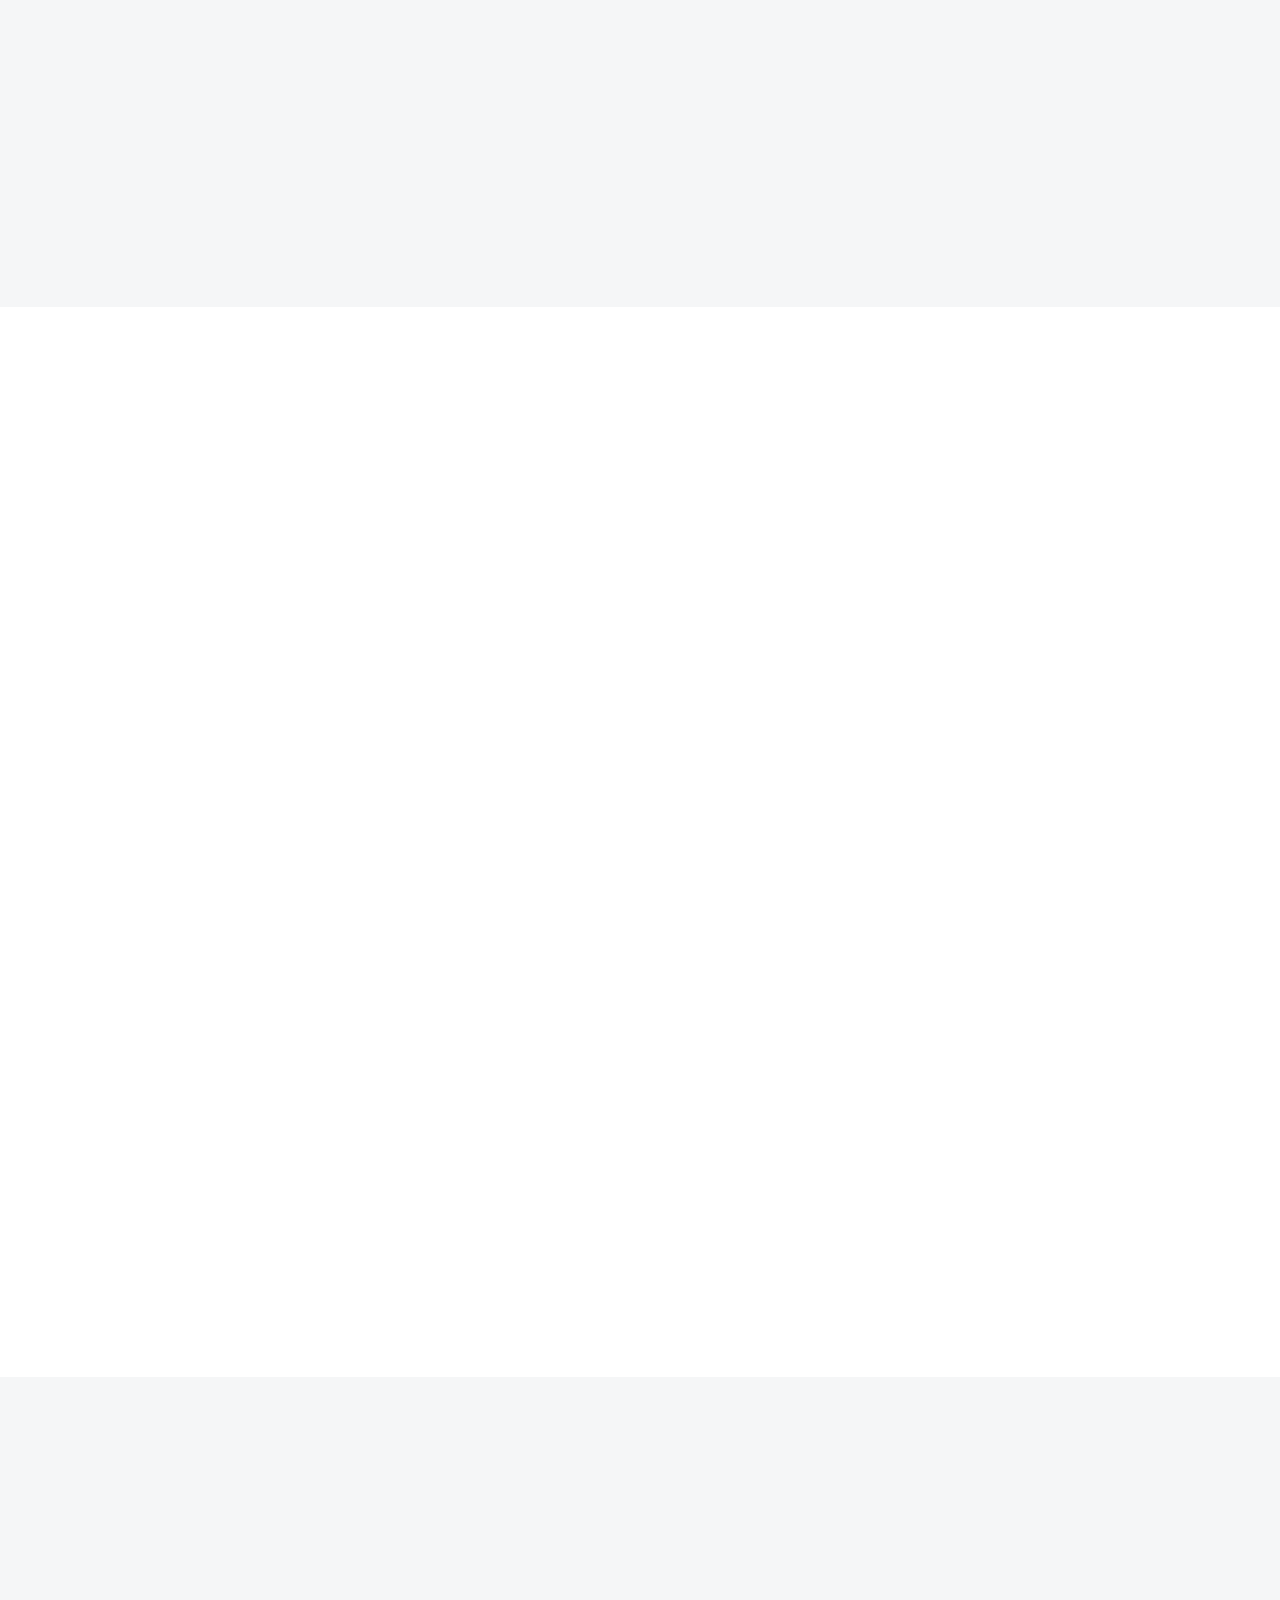
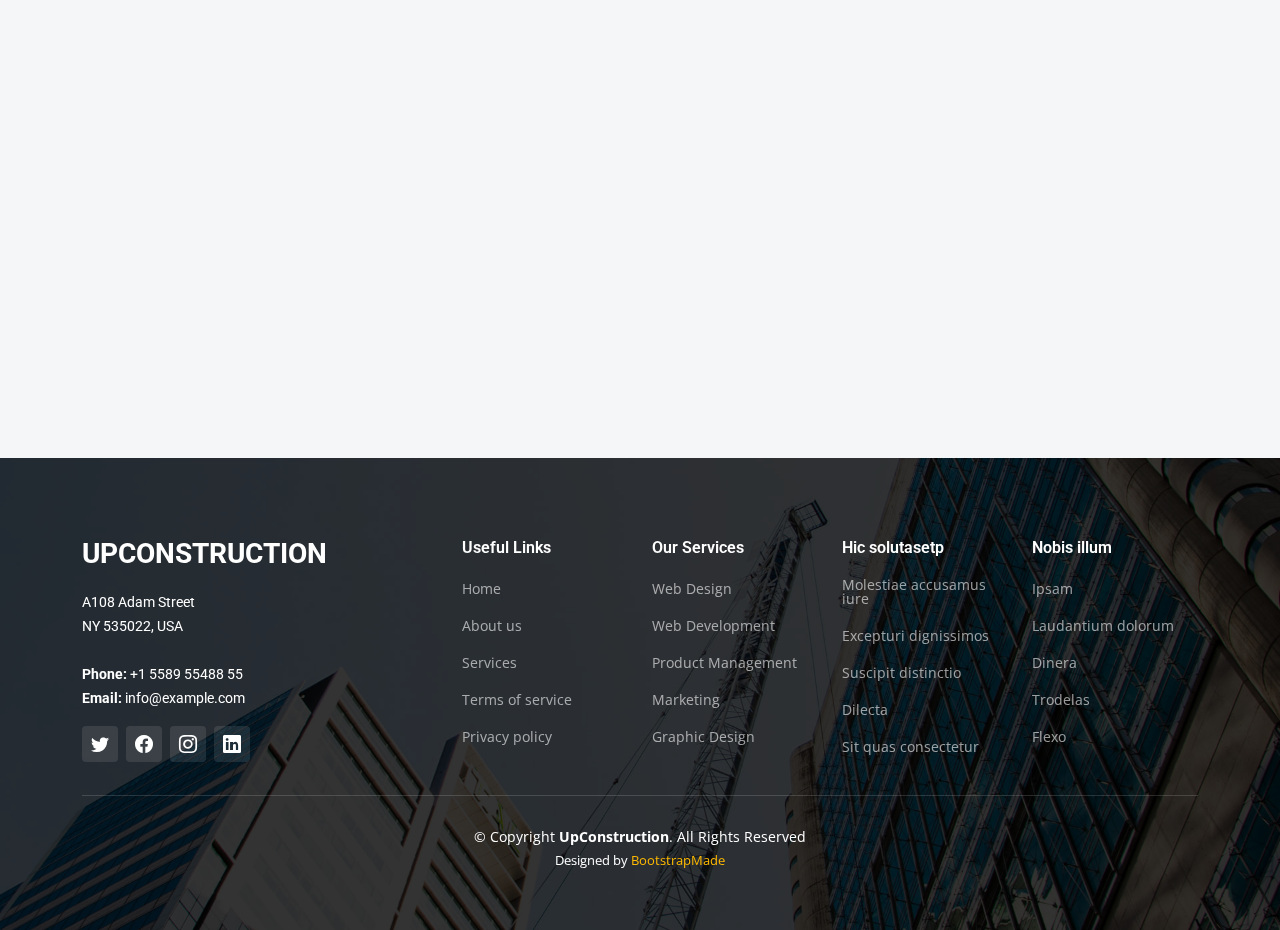
==== commit e1857692: "added" ====
--- a/about.html
+++ b/about.html
@@ -5,7 +5,7 @@
   <meta charset="utf-8">
   <meta content="width=device-width, initial-scale=1.0" name="viewport">
 
-  <title>UpConstruction Bootstrap Template - About</title>
+  <title>Dennis Kangethe</title>
   <meta content="" name="description">
   <meta content="" name="keywords">
 
@@ -47,7 +47,7 @@
       <a href="index.html" class="logo d-flex align-items-center">
         <!-- Uncomment the line below if you also wish to use an image logo -->
         <!-- <img src="assets/img/logo.png" alt=""> -->
-        <h1>Up Construction<span>.</span></h1>
+        <h1>personal portfolio<span>.</span></h1>
       </a>
 
       <i class="mobile-nav-toggle mobile-nav-show bi bi-list"></i>
@@ -66,12 +66,6 @@
     <div class="breadcrumbs d-flex align-items-center" style="background-image: url('assets/img/breadcrumbs-bg.jpg');">
       <div class="container position-relative d-flex flex-column align-items-center" data-aos="fade">
 
-        <h2>About</h2>
-        <ol>
-          <li><a href="index.html">Home</a></li>
-          <li>About</li>
-        </ol>
-
       </div>
     </div><!-- End Breadcrumbs -->
 
@@ -81,13 +75,12 @@
 
         <div class="row position-relative">
 
-          <div class="col-lg-7 about-img" style="background-image: url(assets/img/about.jpg);"></div>
+          <div class="col-lg-7 about-img" style="background-image: url(assets/img/ty.JPG);"></div>
 
           <div class="col-lg-7">
             <h2>Consequatur eius et magnam</h2>
             <div class="our-story">
-              <h4>Est 1988</h4>
-              <h3>Our Story</h3>
+              <h3>Personal Story</h3>
               <p>Inventore aliquam beatae at et id alias. Ipsa dolores amet consequuntur minima quia maxime autem. Quidem id sed ratione. Tenetur provident autem in reiciendis rerum at dolor. Aliquam consectetur laudantium temporibus dicta minus dolor.</p>
               <ul>
                 <li><i class="bi bi-check-circle"></i> <span>Ullamco laboris nisi ut aliquip ex ea commo</span></li>
